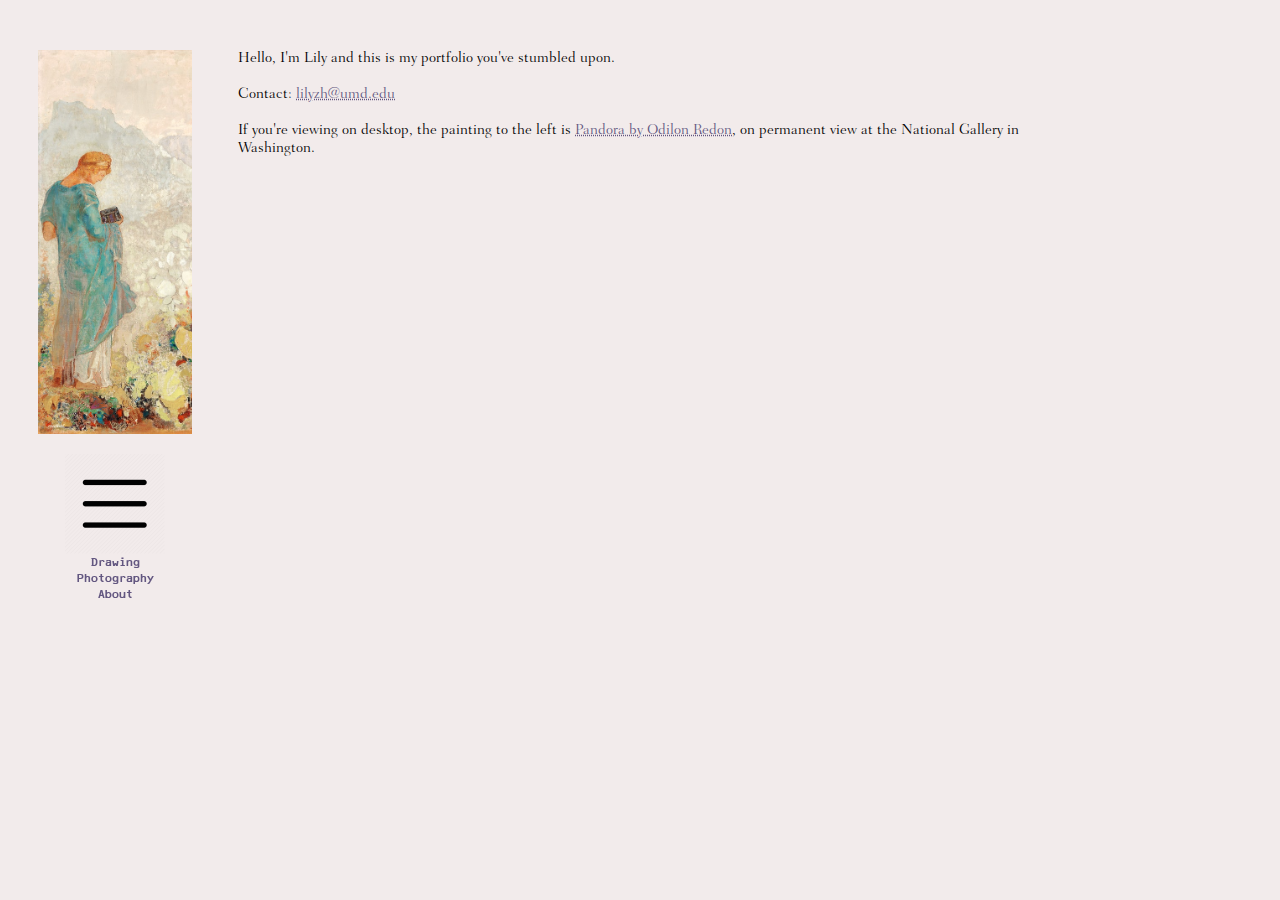
==== about.html @ 755dca6f "mobile" ====
<!DOCTYPE html>
<html>
<head>
   <meta charset="utf-8">
   <script src="https://ajax.googleapis.com/ajax/libs/jquery/3.4.1/jquery.min.js"></script>
   <link rel="stylesheet" id="stylesheet">
   <script src="site.js"></script>
</head>
<body>
   <div id="nav_container">
      <div id="nav_icon"></div>
      <div id="nav_title"></div>
      <div id="nav_bar">
         <img id="hamburger" src="images/hamburger.png"/>
      </div>
      <div id="nav_bar_filler_space"></div>
      <div id="nav_menu"></div>
   </div>
   <div id="content">
      <p class="content-text">
         Hello, I'm Lily and this is my portfolio you've stumbled upon.

         <br><br>
         Contact: <a href="mailto:lilyzh@umd.edu">lilyzh@umd.edu</a>

         <br/><br/>

         If you're viewing on desktop, the painting to the left is <a href="https://www.nga.gov/collection/art-object-page.46531.html" target="_blank">Pandora by Odilon Redon</a>, on permanent view at the National Gallery in Washington.
      </p>
   </div>
</body>
</html>
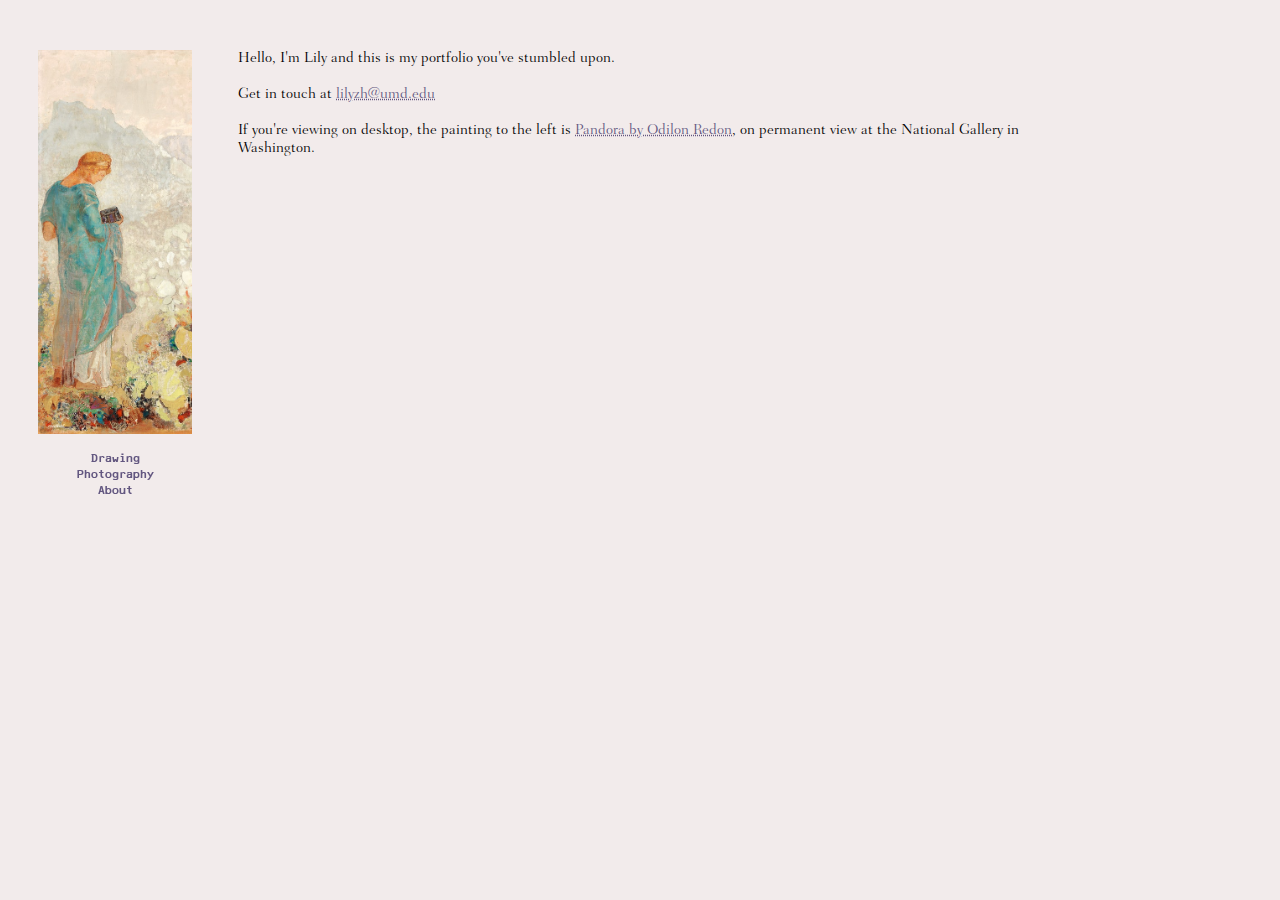
==== commit 8e9f4edd: "." ====
--- a/about.html
+++ b/about.html
@@ -21,7 +21,7 @@
          Hello, I'm Lily and this is my portfolio you've stumbled upon.
 
          <br><br>
-         Contact: <a href="mailto:lilyzh@umd.edu">lilyzh@umd.edu</a>
+         Get in touch at <a href="mailto:lilyzh@umd.edu">lilyzh@umd.edu</a>
 
          <br/><br/>
 
